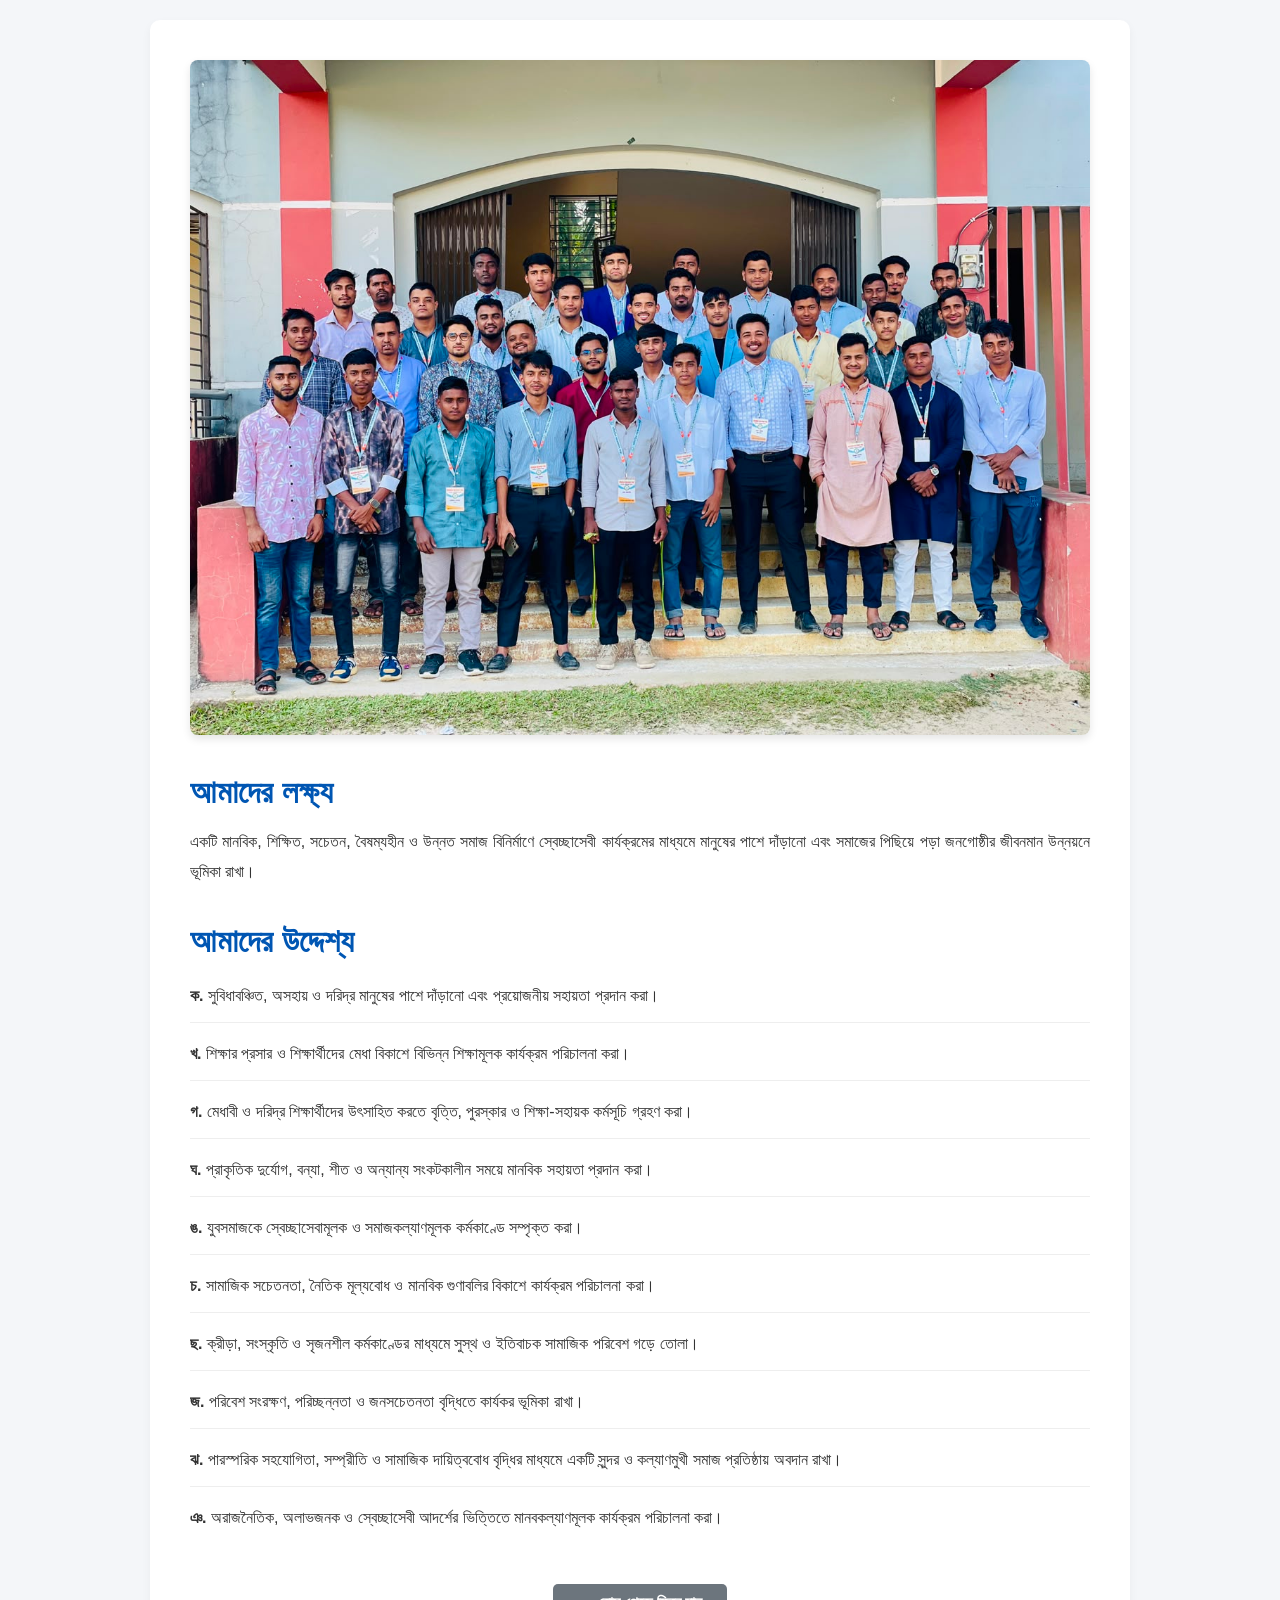
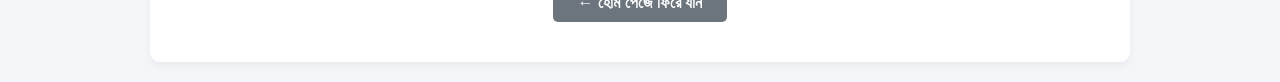
==== about.html @ 182b0af8 "Create about.html" ====
<!DOCTYPE html>
<html lang="bn">
<head>
    <meta charset="UTF-8">
    <meta name="viewport" content="width=device-width, initial-scale=1.0">
    <title>আমাদের লক্ষ্য ও উদ্দেশ্য - অভিযাত্রিক সমাজকল্যাণ সংস্থা</title>
</head>
<body style="font-family: Arial, sans-serif; background-color: #f4f6f9; margin: 0; padding: 20px;">

    <!-- মূল কন্টেন্ট সেকশন -->
    <div style="max-width: 900px; margin: auto; background: white; padding: 40px; border-radius: 10px; box-shadow: 0 4px 10px rgba(0,0,0,0.05);">
        
        <!-- ছবি সেকশন (সবার উপরে) -->
        <div style="text-align: center; margin-bottom: 35px;">
            <img src="banner.jpg.jpeg" alt="Activities" style="max-width: 100%; height: auto; border-radius: 8px; box-shadow: 0 4px 8px rgba(0,0,0,0.1);">
        </div>

        <!-- লক্ষ্য সেকশন -->
        <h2 style="color: #0056b3; margin-bottom: 15px; font-size: 32px;">আমাদের লক্ষ্য</h2>
        <p style="text-align: justify; margin-bottom: 35px; line-height: 1.9; font-size: 16px; color: #333;">
            একটি মানবিক, শিক্ষিত, সচেতন, বৈষম্যহীন ও উন্নত সমাজ বিনির্মাণে স্বেচ্ছাসেবী কার্যক্রমের মাধ্যমে মানুষের পাশে দাঁড়ানো এবং সমাজের পিছিয়ে পড়া জনগোষ্ঠীর জীবনমান উন্নয়নে ভূমিকা রাখা।
        </p>

        <!-- উদ্দেশ্য সেকশন -->
        <h2 style="color: #0056b3; margin-bottom: 20px; font-size: 32px;">আমাদের উদ্দেশ্য</h2>
        <ul style="list-style-type: none; padding: 0; line-height: 2.0; font-size: 16px; color: #333;">
            <li style="margin-bottom: 15px; border-bottom: 1px solid #eee; padding-bottom: 10px;"><strong>ক.</strong> সুবিধাবঞ্চিত, অসহায় ও দরিদ্র মানুষের পাশে দাঁড়ানো এবং প্রয়োজনীয় সহায়তা প্রদান করা।</li>
            <li style="margin-bottom: 15px; border-bottom: 1px solid #eee; padding-bottom: 10px;"><strong>খ.</strong> শিক্ষার প্রসার ও শিক্ষার্থীদের মেধা বিকাশে বিভিন্ন শিক্ষামূলক কার্যক্রম পরিচালনা করা।</li>
            <li style="margin-bottom: 15px; border-bottom: 1px solid #eee; padding-bottom: 10px;"><strong>গ.</strong> মেধাবী ও দরিদ্র শিক্ষার্থীদের উৎসাহিত করতে বৃত্তি, পুরস্কার ও শিক্ষা-সহায়ক কর্মসূচি গ্রহণ করা।</li>
            <li style="margin-bottom: 15px; border-bottom: 1px solid #eee; padding-bottom: 10px;"><strong>ঘ.</strong> প্রাকৃতিক দুর্যোগ, বন্যা, শীত ও অন্যান্য সংকটকালীন সময়ে মানবিক সহায়তা প্রদান করা।</li>
            <li style="margin-bottom: 15px; border-bottom: 1px solid #eee; padding-bottom: 10px;"><strong>ঙ.</strong> যুবসমাজকে স্বেচ্ছাসেবামূলক ও সমাজকল্যাণমূলক কর্মকাণ্ডে সম্পৃক্ত করা।</li>
            <li style="margin-bottom: 15px; border-bottom: 1px solid #eee; padding-bottom: 10px;"><strong>চ.</strong> সামাজিক সচেতনতা, নৈতিক মূল্যবোধ ও মানবিক গুণাবলির বিকাশে কার্যক্রম পরিচালনা করা।</li>
            <li style="margin-bottom: 15px; border-bottom: 1px solid #eee; padding-bottom: 10px;"><strong>ছ.</strong> ক্রীড়া, সংস্কৃতি ও সৃজনশীল কর্মকাণ্ডের মাধ্যমে সুস্থ ও ইতিবাচক সামাজিক পরিবেশ গড়ে তোলা।</li>
            <li style="margin-bottom: 15px; border-bottom: 1px solid #eee; padding-bottom: 10px;"><strong>জ.</strong> পরিবেশ সংরক্ষণ, পরিচ্ছন্নতা ও জনসচেতনতা বৃদ্ধিতে কার্যকর ভূমিকা রাখা।</li>
            <li style="margin-bottom: 15px; border-bottom: 1px solid #eee; padding-bottom: 10px;"><strong>ঝ.</strong> পারস্পরিক সহযোগিতা, সম্প্রীতি ও সামাজিক দায়িত্ববোধ বৃদ্ধির মাধ্যমে একটি সুন্দর ও কল্যাণমুখী সমাজ প্রতিষ্ঠায় অবদান রাখা।</li>
            <li style="margin-bottom: 15px; padding-bottom: 10px;"><strong>ঞ.</strong> অরাজনৈতিক, অলাভজনক ও স্বেচ্ছাসেবী আদর্শের ভিত্তিতে মানবকল্যাণমূলক কার্যক্রম পরিচালনা করা।</li>
        </ul>

        <!-- হোম পেজে ফিরে যাওয়ার বাটন -->
        <div style="text-align: center; margin-top: 40px;">
            <a href="index.html" style="display: inline-block; background-color: #6c757d; color: white; padding: 10px 25px; border-radius: 5px; text-decoration: none; font-weight: bold;">&larr; হোম পেজে ফিরে যান</a>
        </div>

    </div>

</body>
</html>
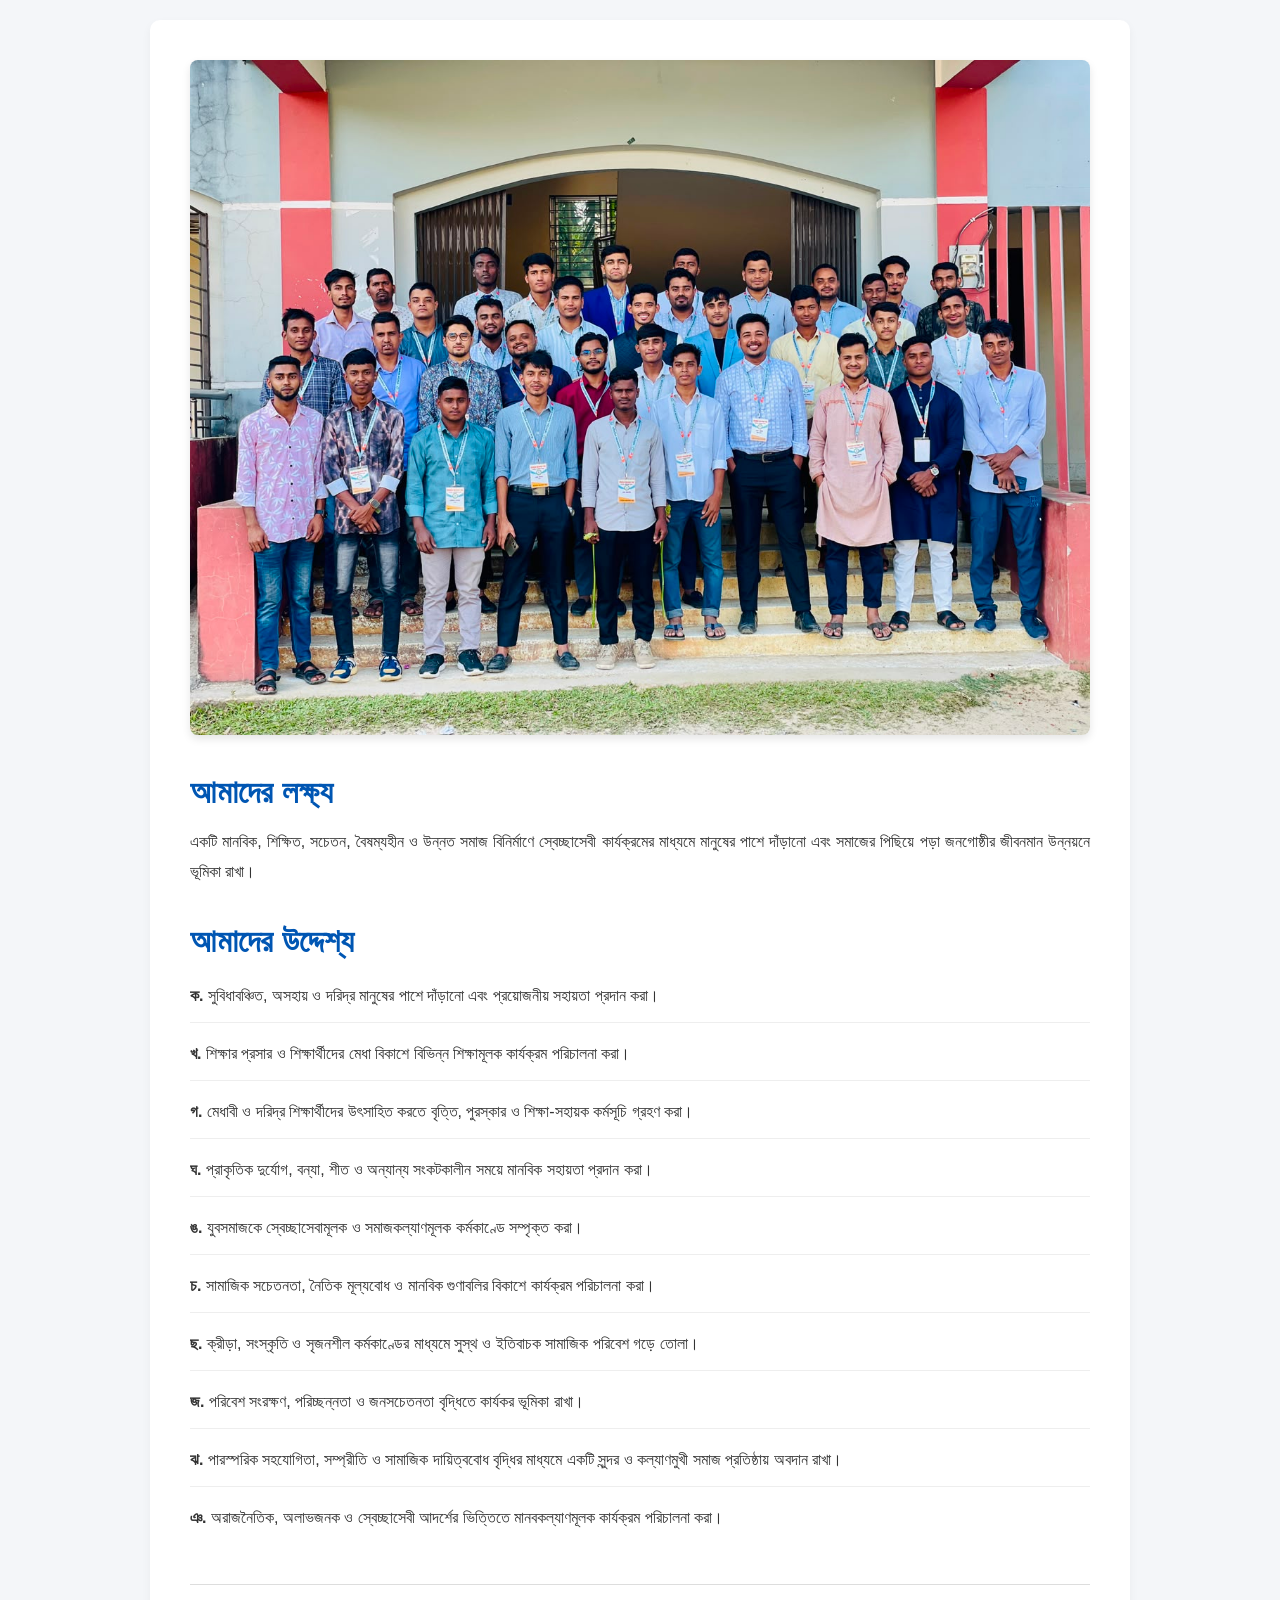
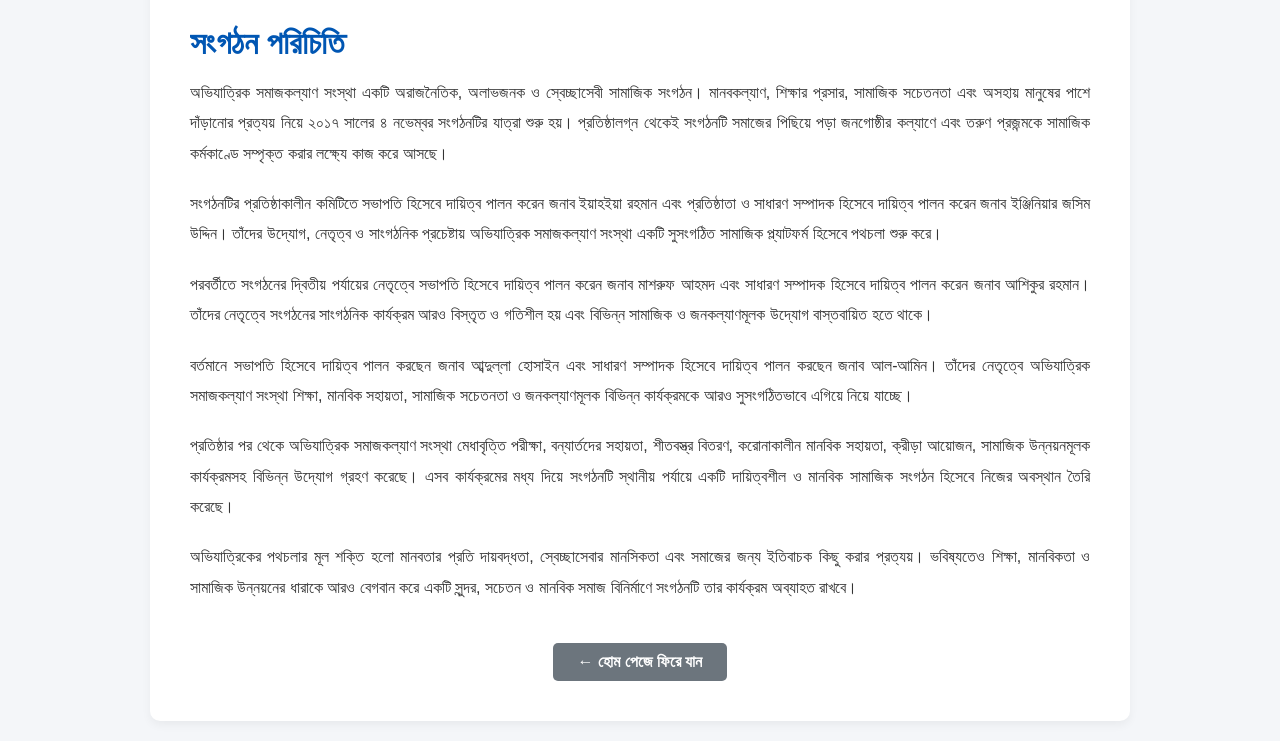
==== commit f6847e35: "Update about.html" ====
--- a/about.html
+++ b/about.html
@@ -23,7 +23,7 @@
 
         <!-- উদ্দেশ্য সেকশন -->
         <h2 style="color: #0056b3; margin-bottom: 20px; font-size: 32px;">আমাদের উদ্দেশ্য</h2>
-        <ul style="list-style-type: none; padding: 0; line-height: 2.0; font-size: 16px; color: #333;">
+        <ul style="list-style-type: none; padding: 0; line-height: 2.0; font-size: 16px; color: #333; margin-bottom: 40px;">
             <li style="margin-bottom: 15px; border-bottom: 1px solid #eee; padding-bottom: 10px;"><strong>ক.</strong> সুবিধাবঞ্চিত, অসহায় ও দরিদ্র মানুষের পাশে দাঁড়ানো এবং প্রয়োজনীয় সহায়তা প্রদান করা।</li>
             <li style="margin-bottom: 15px; border-bottom: 1px solid #eee; padding-bottom: 10px;"><strong>খ.</strong> শিক্ষার প্রসার ও শিক্ষার্থীদের মেধা বিকাশে বিভিন্ন শিক্ষামূলক কার্যক্রম পরিচালনা করা।</li>
             <li style="margin-bottom: 15px; border-bottom: 1px solid #eee; padding-bottom: 10px;"><strong>গ.</strong> মেধাবী ও দরিদ্র শিক্ষার্থীদের উৎসাহিত করতে বৃত্তি, পুরস্কার ও শিক্ষা-সহায়ক কর্মসূচি গ্রহণ করা।</li>
@@ -36,7 +36,30 @@
             <li style="margin-bottom: 15px; padding-bottom: 10px;"><strong>ঞ.</strong> অরাজনৈতিক, অলাভজনক ও স্বেচ্ছাসেবী আদর্শের ভিত্তিতে মানবকল্যাণমূলক কার্যক্রম পরিচালনা করা।</li>
         </ul>
 
-        <!-- হোম পেজে ফিরে যাওয়ার বাটন -->
+        <hr style="border: none; border-top: 1px solid #ddd; margin: 40px 0;">
+
+        <!-- সংগঠন পরিচিতি বা ইতিহাস সেকশন (লক্ষ্য ও উদ্দেশ্যের নিচে) -->
+        <h2 style="color: #0056b3; margin-bottom: 15px; font-size: 32px;">সংগঠন পরিচিতি</h2>
+        <p style="text-align: justify; margin-bottom: 20px; line-height: 1.9; font-size: 16px; color: #333;">
+            অভিযাত্রিক সমাজকল্যাণ সংস্থা একটি অরাজনৈতিক, অলাভজনক ও স্বেচ্ছাসেবী সামাজিক সংগঠন। মানবকল্যাণ, শিক্ষার প্রসার, সামাজিক সচেতনতা এবং অসহায় মানুষের পাশে দাঁড়ানোর প্রত্যয় নিয়ে ২০১৭ সালের ৪ নভেম্বর সংগঠনটির যাত্রা শুরু হয়। প্রতিষ্ঠালগ্ন থেকেই সংগঠনটি সমাজের পিছিয়ে পড়া জনগোষ্ঠীর কল্যাণে এবং তরুণ প্রজন্মকে সামাজিক কর্মকাণ্ডে সম্পৃক্ত করার লক্ষ্যে কাজ করে আসছে।
+        </p>
+        <p style="text-align: justify; margin-bottom: 20px; line-height: 1.9; font-size: 16px; color: #333;">
+            সংগঠনটির প্রতিষ্ঠাকালীন কমিটিতে সভাপতি হিসেবে দায়িত্ব পালন করেন জনাব ইয়াহইয়া রহমান এবং প্রতিষ্ঠাতা ও সাধারণ সম্পাদক হিসেবে দায়িত্ব পালন করেন জনাব ইঞ্জিনিয়ার জসিম উদ্দিন। তাঁদের উদ্যোগ, নেতৃত্ব ও সাংগঠনিক প্রচেষ্টায় অভিযাত্রিক সমাজকল্যাণ সংস্থা একটি সুসংগঠিত সামাজিক প্ল্যাটফর্ম হিসেবে পথচলা শুরু করে।
+        </p>
+        <p style="text-align: justify; margin-bottom: 20px; line-height: 1.9; font-size: 16px; color: #333;">
+            পরবর্তীতে সংগঠনের দ্বিতীয় পর্যায়ের নেতৃত্বে সভাপতি হিসেবে দায়িত্ব পালন করেন জনাব মাশরুফ আহমদ এবং সাধারণ সম্পাদক হিসেবে দায়িত্ব পালন করেন জনাব আশিকুর রহমান। তাঁদের নেতৃত্বে সংগঠনের সাংগঠনিক কার্যক্রম আরও বিস্তৃত ও গতিশীল হয় এবং বিভিন্ন সামাজিক ও জনকল্যাণমূলক উদ্যোগ বাস্তবায়িত হতে থাকে।
+        </p>
+        <p style="text-align: justify; margin-bottom: 20px; line-height: 1.9; font-size: 16px; color: #333;">
+            বর্তমানে সভাপতি হিসেবে দায়িত্ব পালন করছেন জনাব আব্দুল্লা হোসাইন এবং সাধারণ সম্পাদক হিসেবে দায়িত্ব পালন করছেন জনাব আল-আমিন। তাঁদের নেতৃত্বে অভিযাত্রিক সমাজকল্যাণ সংস্থা শিক্ষা, মানবিক সহায়তা, সামাজিক সচেতনতা ও জনকল্যাণমূলক বিভিন্ন কার্যক্রমকে আরও সুসংগঠিতভাবে এগিয়ে নিয়ে যাচ্ছে।
+        </p>
+        <p style="text-align: justify; margin-bottom: 20px; line-height: 1.9; font-size: 16px; color: #333;">
+            প্রতিষ্ঠার পর থেকে অভিযাত্রিক সমাজকল্যাণ সংস্থা মেধাবৃত্তি পরীক্ষা, বন্যার্তদের সহায়তা, শীতবস্ত্র বিতরণ, করোনাকালীন মানবিক সহায়তা, ক্রীড়া আয়োজন, সামাজিক উন্নয়নমূলক কার্যক্রমসহ বিভিন্ন উদ্যোগ গ্রহণ করেছে। এসব কার্যক্রমের মধ্য দিয়ে সংগঠনটি স্থানীয় পর্যায়ে একটি দায়িত্বশীল ও মানবিক সামাজিক সংগঠন হিসেবে নিজের অবস্থান তৈরি করেছে।
+        </p>
+        <p style="text-align: justify; margin-bottom: 35px; line-height: 1.9; font-size: 16px; color: #333;">
+            অভিযাত্রিকের পথচলার মূল শক্তি হলো মানবতার প্রতি দায়বদ্ধতা, স্বেচ্ছাসেবার মানসিকতা এবং সমাজের জন্য ইতিবাচক কিছু করার প্রত্যয়। ভবিষ্যতেও শিক্ষা, মানবিকতা ও সামাজিক উন্নয়নের ধারাকে আরও বেগবান করে একটি সুন্দর, সচেতন ও মানবিক সমাজ বিনির্মাণে সংগঠনটি তার কার্যক্রম অব্যাহত রাখবে।
+        </p>
+
+        <!-- হোম পেজে ফিরে যাওয়ার বাটন -->
         <div style="text-align: center; margin-top: 40px;">
             <a href="index.html" style="display: inline-block; background-color: #6c757d; color: white; padding: 10px 25px; border-radius: 5px; text-decoration: none; font-weight: bold;">&larr; হোম পেজে ফিরে যান</a>
         </div>
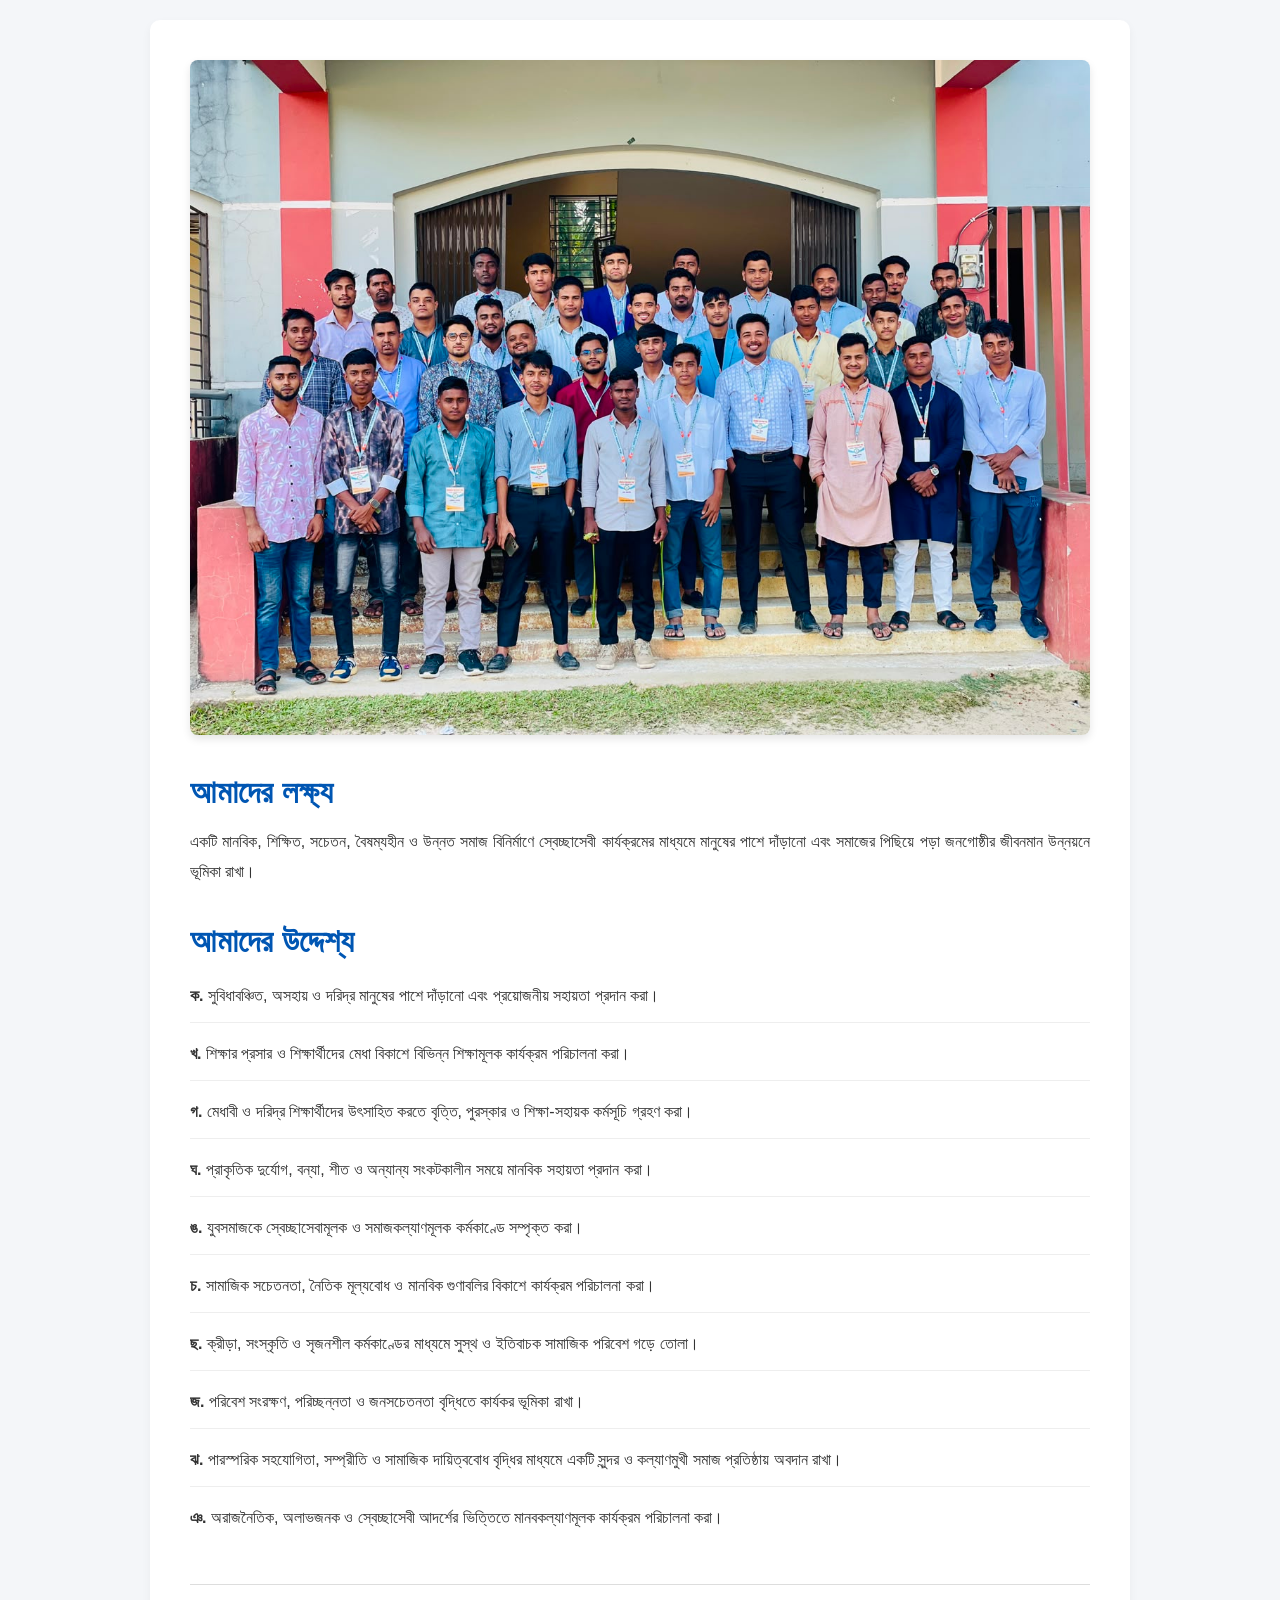
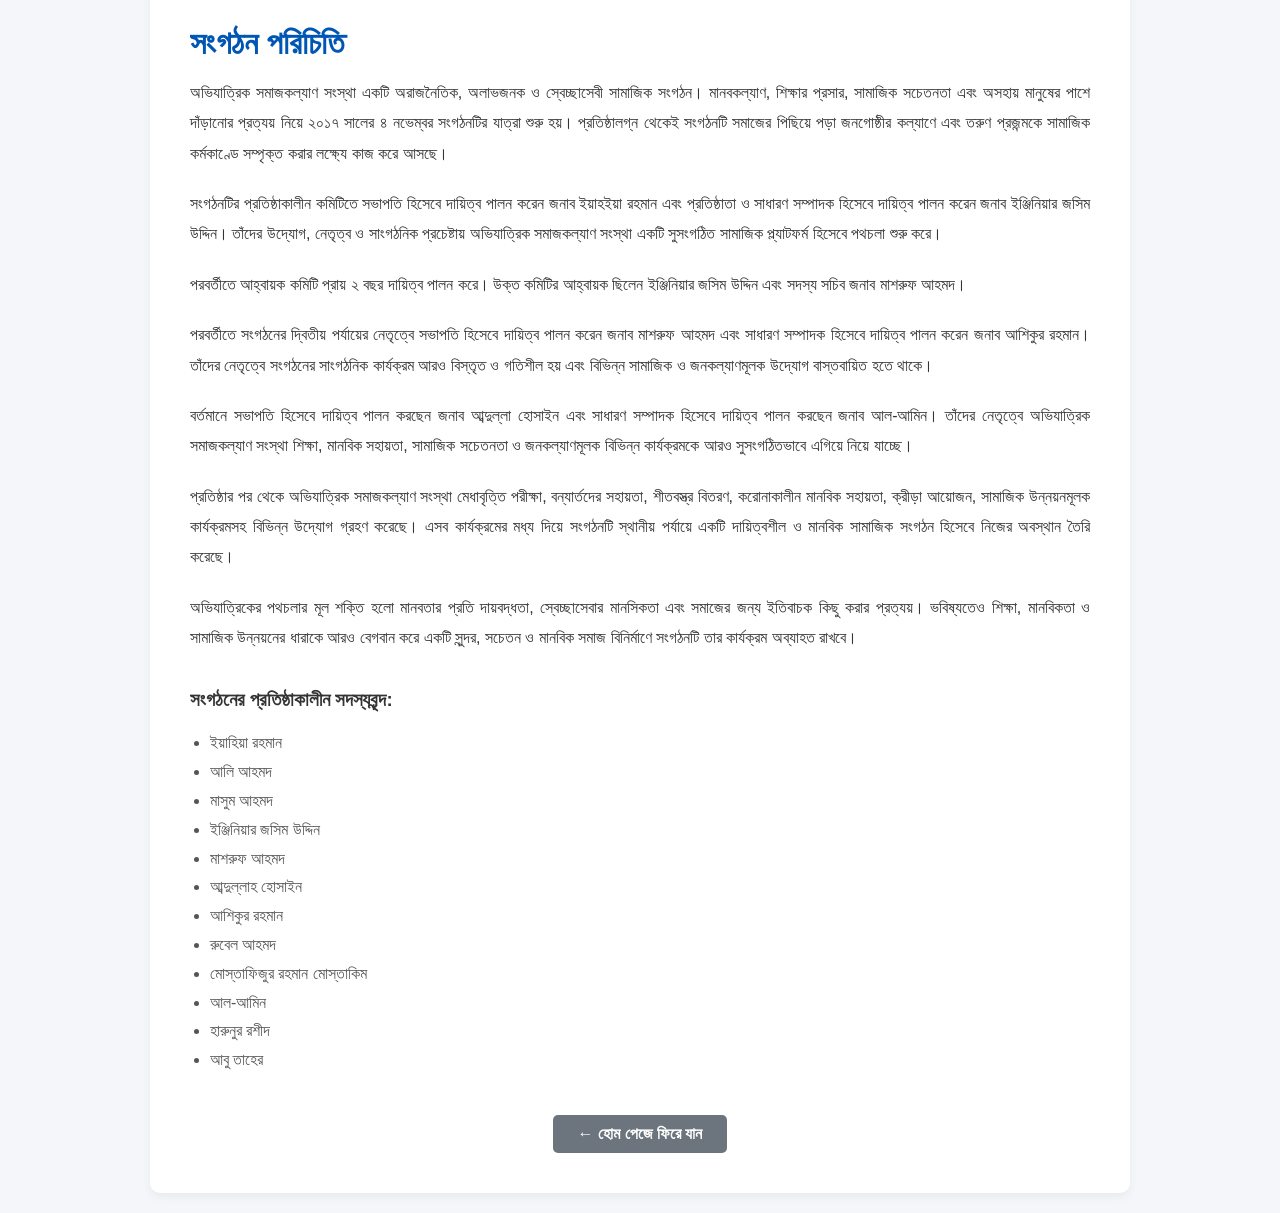
==== commit 46e1cd80: "Update about.html" ====
--- a/about.html
+++ b/about.html
@@ -3,25 +3,22 @@
 <head>
     <meta charset="UTF-8">
     <meta name="viewport" content="width=device-width, initial-scale=1.0">
-    <title>আমাদের লক্ষ্য ও উদ্দেশ্য - অভিযাত্রিক সমাজকল্যাণ সংস্থা</title>
+    <title>আমাদের লক্ষ্য, উদ্দেশ্য ও ইতিহাস - অভিযাত্রিক সমাজকল্যাণ সংস্থা</title>
 </head>
 <body style="font-family: Arial, sans-serif; background-color: #f4f6f9; margin: 0; padding: 20px;">
 
-    <!-- মূল কন্টেন্ট সেকশন -->
     <div style="max-width: 900px; margin: auto; background: white; padding: 40px; border-radius: 10px; box-shadow: 0 4px 10px rgba(0,0,0,0.05);">
         
-        <!-- ছবি সেকশন (সবার উপরে) -->
         <div style="text-align: center; margin-bottom: 35px;">
             <img src="banner.jpg.jpeg" alt="Activities" style="max-width: 100%; height: auto; border-radius: 8px; box-shadow: 0 4px 8px rgba(0,0,0,0.1);">
         </div>
 
-        <!-- লক্ষ্য সেকশন -->
+        <!-- লক্ষ্য ও উদ্দেশ্য -->
         <h2 style="color: #0056b3; margin-bottom: 15px; font-size: 32px;">আমাদের লক্ষ্য</h2>
         <p style="text-align: justify; margin-bottom: 35px; line-height: 1.9; font-size: 16px; color: #333;">
             একটি মানবিক, শিক্ষিত, সচেতন, বৈষম্যহীন ও উন্নত সমাজ বিনির্মাণে স্বেচ্ছাসেবী কার্যক্রমের মাধ্যমে মানুষের পাশে দাঁড়ানো এবং সমাজের পিছিয়ে পড়া জনগোষ্ঠীর জীবনমান উন্নয়নে ভূমিকা রাখা।
         </p>
 
-        <!-- উদ্দেশ্য সেকশন -->
         <h2 style="color: #0056b3; margin-bottom: 20px; font-size: 32px;">আমাদের উদ্দেশ্য</h2>
         <ul style="list-style-type: none; padding: 0; line-height: 2.0; font-size: 16px; color: #333; margin-bottom: 40px;">
             <li style="margin-bottom: 15px; border-bottom: 1px solid #eee; padding-bottom: 10px;"><strong>ক.</strong> সুবিধাবঞ্চিত, অসহায় ও দরিদ্র মানুষের পাশে দাঁড়ানো এবং প্রয়োজনীয় সহায়তা প্রদান করা।</li>
@@ -38,13 +35,16 @@
 
         <hr style="border: none; border-top: 1px solid #ddd; margin: 40px 0;">
 
-        <!-- সংগঠন পরিচিতি বা ইতিহাস সেকশন (লক্ষ্য ও উদ্দেশ্যের নিচে) -->
+        <!-- সংগঠন পরিচিতি -->
         <h2 style="color: #0056b3; margin-bottom: 15px; font-size: 32px;">সংগঠন পরিচিতি</h2>
         <p style="text-align: justify; margin-bottom: 20px; line-height: 1.9; font-size: 16px; color: #333;">
             অভিযাত্রিক সমাজকল্যাণ সংস্থা একটি অরাজনৈতিক, অলাভজনক ও স্বেচ্ছাসেবী সামাজিক সংগঠন। মানবকল্যাণ, শিক্ষার প্রসার, সামাজিক সচেতনতা এবং অসহায় মানুষের পাশে দাঁড়ানোর প্রত্যয় নিয়ে ২০১৭ সালের ৪ নভেম্বর সংগঠনটির যাত্রা শুরু হয়। প্রতিষ্ঠালগ্ন থেকেই সংগঠনটি সমাজের পিছিয়ে পড়া জনগোষ্ঠীর কল্যাণে এবং তরুণ প্রজন্মকে সামাজিক কর্মকাণ্ডে সম্পৃক্ত করার লক্ষ্যে কাজ করে আসছে।
         </p>
         <p style="text-align: justify; margin-bottom: 20px; line-height: 1.9; font-size: 16px; color: #333;">
             সংগঠনটির প্রতিষ্ঠাকালীন কমিটিতে সভাপতি হিসেবে দায়িত্ব পালন করেন জনাব ইয়াহইয়া রহমান এবং প্রতিষ্ঠাতা ও সাধারণ সম্পাদক হিসেবে দায়িত্ব পালন করেন জনাব ইঞ্জিনিয়ার জসিম উদ্দিন। তাঁদের উদ্যোগ, নেতৃত্ব ও সাংগঠনিক প্রচেষ্টায় অভিযাত্রিক সমাজকল্যাণ সংস্থা একটি সুসংগঠিত সামাজিক প্ল্যাটফর্ম হিসেবে পথচলা শুরু করে।
+        </p>
+        <p style="text-align: justify; margin-bottom: 20px; line-height: 1.9; font-size: 16px; color: #333;">
+            পরবর্তীতে আহ্বায়ক কমিটি প্রায় ২ বছর দায়িত্ব পালন করে। উক্ত কমিটির আহ্বায়ক ছিলেন ইঞ্জিনিয়ার জসিম উদ্দিন এবং সদস্য সচিব জনাব মাশরুফ আহমদ।
         </p>
         <p style="text-align: justify; margin-bottom: 20px; line-height: 1.9; font-size: 16px; color: #333;">
             পরবর্তীতে সংগঠনের দ্বিতীয় পর্যায়ের নেতৃত্বে সভাপতি হিসেবে দায়িত্ব পালন করেন জনাব মাশরুফ আহমদ এবং সাধারণ সম্পাদক হিসেবে দায়িত্ব পালন করেন জনাব আশিকুর রহমান। তাঁদের নেতৃত্বে সংগঠনের সাংগঠনিক কার্যক্রম আরও বিস্তৃত ও গতিশীল হয় এবং বিভিন্ন সামাজিক ও জনকল্যাণমূলক উদ্যোগ বাস্তবায়িত হতে থাকে।
@@ -59,12 +59,26 @@
             অভিযাত্রিকের পথচলার মূল শক্তি হলো মানবতার প্রতি দায়বদ্ধতা, স্বেচ্ছাসেবার মানসিকতা এবং সমাজের জন্য ইতিবাচক কিছু করার প্রত্যয়। ভবিষ্যতেও শিক্ষা, মানবিকতা ও সামাজিক উন্নয়নের ধারাকে আরও বেগবান করে একটি সুন্দর, সচেতন ও মানবিক সমাজ বিনির্মাণে সংগঠনটি তার কার্যক্রম অব্যাহত রাখবে।
         </p>
 
-        <!-- হোম পেজে ফিরে যাওয়ার বাটন -->
+        <!-- প্রতিষ্ঠাকালীন সদস্যদের তালিকা নিচে রাখা হলো -->
+        <h3 style="color: #333; margin-top: 30px;">সংগঠনের প্রতিষ্ঠাকালীন সদস্যবৃন্দ:</h3>
+        <ul style="list-style-type: disc; padding-left: 20px; line-height: 1.8; color: #555; margin-bottom: 40px;">
+            <li>ইয়াহিয়া রহমান</li>
+            <li>আলি আহমদ</li>
+            <li>মাসুম আহমদ</li>
+            <li>ইঞ্জিনিয়ার জসিম উদ্দিন</li>
+            <li>মাশরুফ আহমদ</li>
+            <li>আব্দুল্লাহ হোসাইন</li>
+            <li>আশিকুর রহমান</li>
+            <li>রুবেল আহমদ</li>
+            <li>মোস্তাফিজুর রহমান মোস্তাকিম</li>
+            <li>আল-আমিন</li>
+            <li>হারুনুর রশীদ</li>
+            <li>আবু তাহের</li>
+        </ul>
+
         <div style="text-align: center; margin-top: 40px;">
             <a href="index.html" style="display: inline-block; background-color: #6c757d; color: white; padding: 10px 25px; border-radius: 5px; text-decoration: none; font-weight: bold;">&larr; হোম পেজে ফিরে যান</a>
         </div>
-
     </div>
-
 </body>
 </html>
